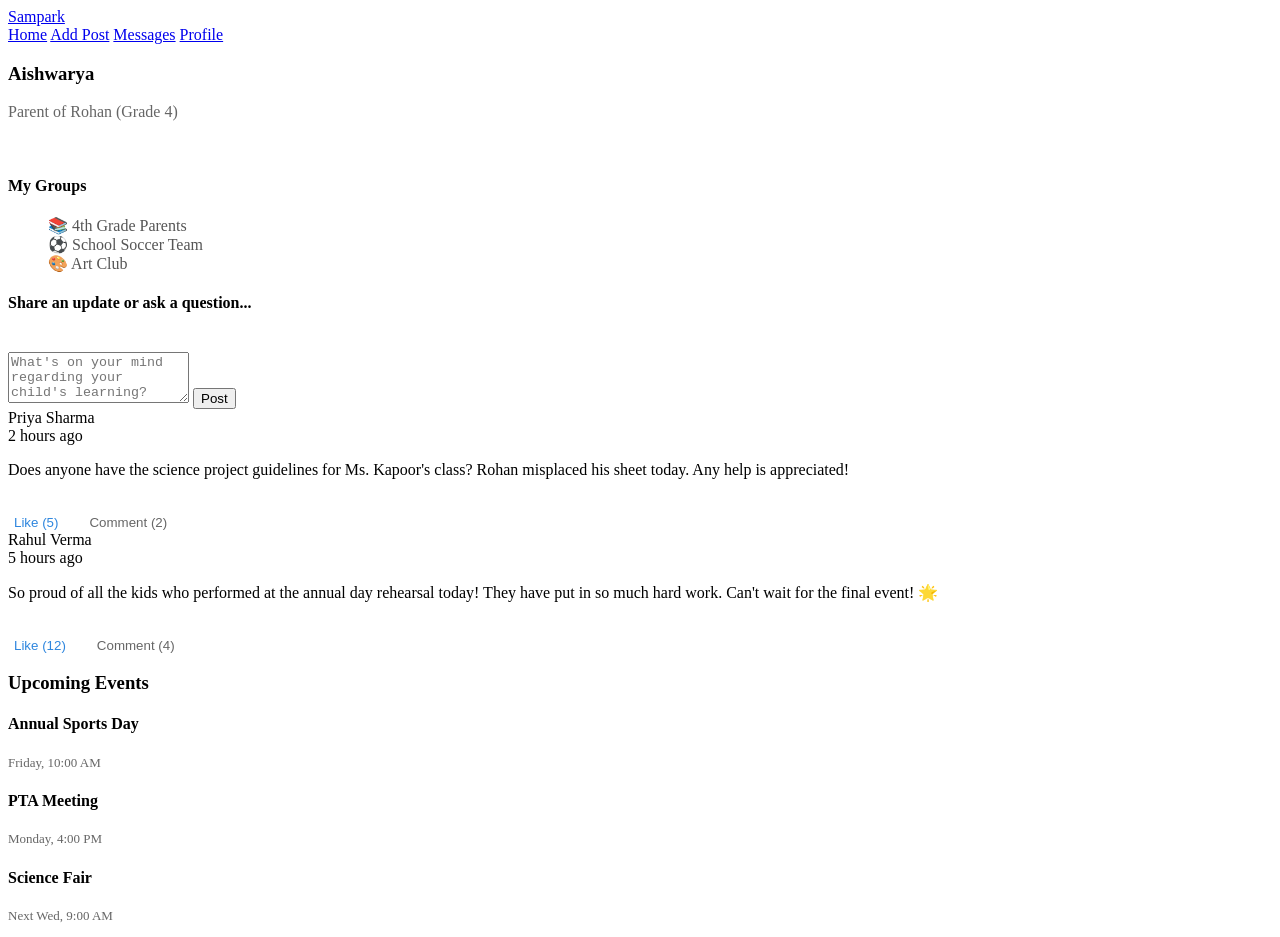
==== index.html @ 6c747d56 "Add basic HTML structure for social feed" ====
<!DOCTYPE html>
<html lang="en">
<head>
    <meta charset="UTF-8">
    <meta name="viewport" content="width=device-width, initial-scale=1.0">
    <title>Sampark | Parents Connect</title>

</head>
<body>

    <!-- Navigation Bar -->
    <nav>
        <a href="#" class="logo">Sampark</a>
        <div class="nav-links">
            <a href="#">Home</a>
            <a href="#">Add Post</a>
            <a href="#">Messages</a>
            <a href="#">Profile</a>
        </div>
    </nav>

    <!-- Main Content Area -->
    <div class="container">
        
        <!-- Left Sidebar: Parent Profile -->
        <div class="sidebar-left">
            <div class="profile-pic"></div>
            <h3>Aishwarya</h3>
            <p style="color: #666; margin-top: 5px;">Parent of Rohan (Grade 4)</p>
            <br>
            <h4>My Groups</h4>
            <ul style="list-style-type: none; margin-top: 10px; color: #555;">
                <li>📚 4th Grade Parents</li>
                <li>⚽ School Soccer Team</li>
                <li>🎨 Art Club</li>
            </ul>
        </div>

        <!-- Middle: Social Feed -->
        <div class="feed">
            
            <!-- Create a New Post -->
            <div class="create-post">
                <h4>Share an update or ask a question...</h4>
                <br>
                <form id="postForm">
                    <textarea rows="3" placeholder="What's on your mind regarding your child's learning?"></textarea>
                    <button type="button" class="post-btn">Post</button>
                </form>
            </div>

            <!-- Example Post 1 -->
            <div class="post">
                <div class="post-header">
                    <div class="post-avatar"></div>
                    <div>
                        <div class="post-author">Priya Sharma</div>
                        <div class="post-time">2 hours ago</div>
                    </div>
                </div>
                <div class="post-content">
                    <p>Does anyone have the science project guidelines for Ms. Kapoor's class? Rohan misplaced his sheet today. Any help is appreciated!</p>
                </div>
                <br>
                <button style="background: none; border: none; color: #2e86de; cursor: pointer;">Like (5)</button>
                <button style="background: none; border: none; color: #666; cursor: pointer; margin-left: 15px;">Comment (2)</button>
            </div>

            <!-- Example Post 2 -->
            <div class="post">
                <div class="post-header">
                    <div class="post-avatar"></div>
                    <div>
                        <div class="post-author">Rahul Verma</div>
                        <div class="post-time">5 hours ago</div>
                    </div>
                </div>
                <div class="post-content">
                    <p>So proud of all the kids who performed at the annual day rehearsal today! They have put in so much hard work. Can't wait for the final event! 🌟</p>
                </div>
                <br>
                <button style="background: none; border: none; color: #2e86de; cursor: pointer;">Like (12)</button>
                <button style="background: none; border: none; color: #666; cursor: pointer; margin-left: 15px;">Comment (4)</button>
            </div>

        </div>

        <!-- Right Sidebar: Upcoming Events -->
        <div class="sidebar-right">
            <h3>Upcoming Events</h3>
            <div class="event">
                <h4>Annual Sports Day</h4>
                <p style="font-size: 13px; color: #666;">Friday, 10:00 AM</p>
            </div>
            <div class="event">
                <h4>PTA Meeting</h4>
                <p style="font-size: 13px; color: #666;">Monday, 4:00 PM</p>
            </div>
            <div class="event" style="border-bottom: none;">
                <h4>Science Fair</h4>
                <p style="font-size: 13px; color: #666;">Next Wed, 9:00 AM</p>
            </div>
        </div>

    </div>

</body>
</html>
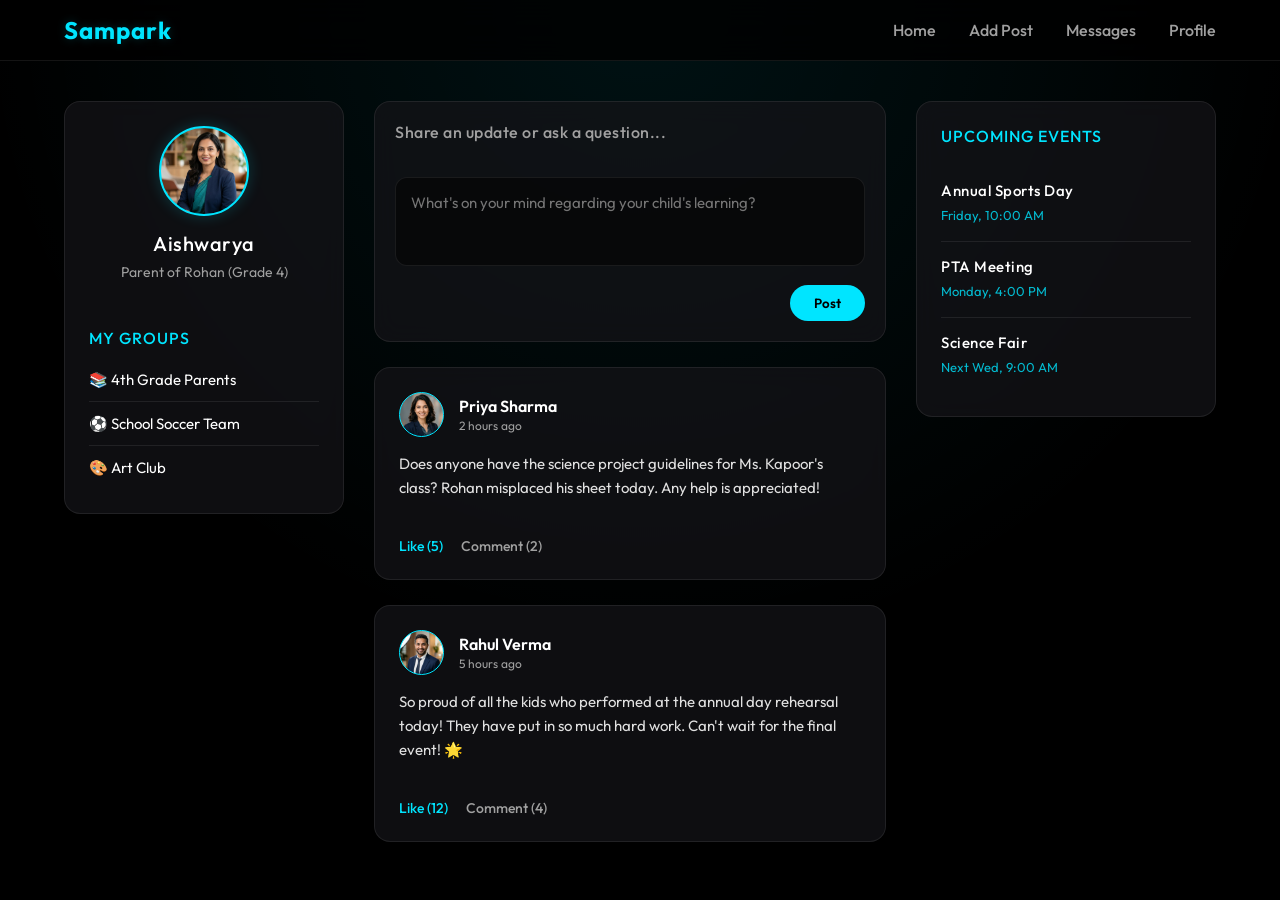
==== commit 6f1747b9: "Add premium CSS, profile and messages pages, and AI generated image assets" ====
--- a/index.html
+++ b/index.html
@@ -4,7 +4,10 @@
     <meta charset="UTF-8">
     <meta name="viewport" content="width=device-width, initial-scale=1.0">
     <title>Sampark | Parents Connect</title>
-
+    <link rel="preconnect" href="https://fonts.googleapis.com">
+    <link rel="preconnect" href="https://fonts.gstatic.com" crossorigin>
+    <link href="https://fonts.googleapis.com/css2?family=Outfit:wght@300;400;500;600;700&display=swap" rel="stylesheet">
+    <link rel="stylesheet" href="style.css">
 </head>
 <body>
 
@@ -12,10 +15,10 @@
     <nav>
         <a href="#" class="logo">Sampark</a>
         <div class="nav-links">
-            <a href="#">Home</a>
+            <a href="index.html">Home</a>
             <a href="#">Add Post</a>
-            <a href="#">Messages</a>
-            <a href="#">Profile</a>
+            <a href="messages.html">Messages</a>
+            <a href="profile.html">Profile</a>
         </div>
     </nav>
 
@@ -24,7 +27,7 @@
         
         <!-- Left Sidebar: Parent Profile -->
         <div class="sidebar-left">
-            <div class="profile-pic"></div>
+            <div class="profile-pic" style="background-image: url('assets/user_avatar.png'); background-size: cover; background-position: center;"></div>
             <h3>Aishwarya</h3>
             <p style="color: #666; margin-top: 5px;">Parent of Rohan (Grade 4)</p>
             <br>
@@ -52,7 +55,7 @@
             <!-- Example Post 1 -->
             <div class="post">
                 <div class="post-header">
-                    <div class="post-avatar"></div>
+                    <div class="post-avatar" style="background-image: url('assets/post_avatar_1.png'); background-size: cover; background-position: center;"></div>
                     <div>
                         <div class="post-author">Priya Sharma</div>
                         <div class="post-time">2 hours ago</div>
@@ -69,7 +72,7 @@
             <!-- Example Post 2 -->
             <div class="post">
                 <div class="post-header">
-                    <div class="post-avatar"></div>
+                    <div class="post-avatar" style="background-image: url('assets/post_avatar_2.png'); background-size: cover; background-position: center;"></div>
                     <div>
                         <div class="post-author">Rahul Verma</div>
                         <div class="post-time">5 hours ago</div>
--- a/style.css
+++ b/style.css
@@ -0,0 +1,369 @@
+/* True Black & Electric Blue Palette */
+:root {
+    --bg-main: #000000;
+    --bg-panel: rgba(20, 20, 25, 0.7);
+    --bg-panel-hover: rgba(30, 30, 40, 0.9);
+    --accent-blue: #00E5FF;
+    --accent-blue-dim: rgba(0, 229, 255, 0.2);
+    --text-primary: #FFFFFF;
+    --text-secondary: #A0A0A0;
+    --border-glass: rgba(255, 255, 255, 0.08);
+    --border-accent: rgba(0, 229, 255, 0.4);
+    --font-family: 'Outfit', sans-serif;
+}
+
+* {
+    margin: 0;
+    padding: 0;
+    box-sizing: border-box;
+}
+
+body {
+    background-color: var(--bg-main);
+    color: var(--text-primary);
+    font-family: var(--font-family);
+    min-height: 100vh;
+    background-image: radial-gradient(circle at 50% 0%, rgba(0, 229, 255, 0.08) 0%, transparent 60%);
+    background-attachment: fixed;
+}
+
+/* Typography Overrides */
+h3, h4 {
+    font-weight: 500;
+    letter-spacing: 0.5px;
+}
+
+p {
+    line-height: 1.6;
+}
+
+/* Glassmorphism utility */
+.glass-panel {
+    background: var(--bg-panel);
+    backdrop-filter: blur(12px);
+    -webkit-backdrop-filter: blur(12px);
+    border: 1px solid var(--border-glass);
+    border-radius: 16px;
+    padding: 20px;
+    transition: transform 0.3s ease, border-color 0.3s ease, box-shadow 0.3s ease;
+}
+
+.glass-panel:hover {
+    border-color: var(--border-accent);
+    box-shadow: 0 8px 32px var(--accent-blue-dim);
+}
+
+/* Navigation */
+nav {
+    display: flex;
+    justify-content: space-between;
+    align-items: center;
+    padding: 15px 5%;
+    background: rgba(0, 0, 0, 0.8);
+    backdrop-filter: blur(20px);
+    -webkit-backdrop-filter: blur(20px);
+    border-bottom: 1px solid var(--border-glass);
+    position: sticky;
+    top: 0;
+    z-index: 100;
+}
+
+.logo {
+    color: var(--accent-blue);
+    font-size: 24px;
+    font-weight: 700;
+    text-decoration: none;
+    letter-spacing: 1px;
+    text-shadow: 0 0 10px var(--accent-blue-dim);
+}
+
+.nav-links a {
+    color: var(--text-secondary);
+    text-decoration: none;
+    margin-left: 30px;
+    font-weight: 500;
+    transition: color 0.3s ease, text-shadow 0.3s ease;
+}
+
+.nav-links a:hover {
+    color: var(--text-primary);
+    text-shadow: 0 0 8px rgba(255, 255, 255, 0.5);
+}
+
+/* Layout Container */
+.container {
+    display: grid;
+    grid-template-columns: 280px 1fr 300px;
+    gap: 30px;
+    max-width: 1400px;
+    margin: 40px auto;
+    padding: 0 5%;
+}
+
+/* Sidebars */
+.sidebar-left, .sidebar-right {
+    position: sticky;
+    top: 100px;
+    height: max-content;
+}
+
+.sidebar-left {
+    background: var(--bg-panel);
+    backdrop-filter: blur(12px);
+    -webkit-backdrop-filter: blur(12px);
+    border: 1px solid var(--border-glass);
+    border-radius: 16px;
+    padding: 24px;
+    text-align: center;
+}
+
+.profile-pic {
+    width: 90px;
+    height: 90px;
+    border-radius: 50%;
+    background: linear-gradient(135deg, #1a1a1a, #333);
+    border: 2px solid var(--accent-blue);
+    margin: 0 auto 15px;
+    box-shadow: 0 0 15px var(--accent-blue-dim);
+}
+
+.sidebar-left h3 {
+    font-size: 20px;
+    margin-bottom: 5px;
+}
+
+.sidebar-left p {
+    color: var(--text-secondary) !important;
+    font-size: 14px;
+}
+
+.sidebar-left h4 {
+    margin-top: 25px;
+    text-align: left;
+    font-size: 16px;
+    color: var(--accent-blue);
+    text-transform: uppercase;
+    letter-spacing: 1px;
+}
+
+.sidebar-left ul {
+    list-style-type: none !important;
+    margin-top: 10px !important;
+}
+
+.sidebar-left ul li {
+    text-align: left;
+    padding: 12px 0;
+    color: var(--text-primary) !important;
+    font-size: 15px;
+    border-bottom: 1px solid var(--border-glass);
+    transition: padding-left 0.3s ease, color 0.3s ease;
+    cursor: pointer;
+}
+
+.sidebar-left ul li:last-child {
+    border-bottom: none;
+}
+
+.sidebar-left ul li:hover {
+    padding-left: 8px;
+    color: var(--accent-blue) !important;
+}
+
+/* Feed & Posts */
+.feed {
+    display: flex;
+    flex-direction: column;
+    gap: 25px;
+}
+
+.create-post {
+    background: var(--bg-panel);
+    backdrop-filter: blur(12px);
+    -webkit-backdrop-filter: blur(12px);
+    border: 1px solid var(--border-glass);
+    border-radius: 16px;
+    padding: 20px;
+}
+
+.create-post h4 {
+    color: var(--text-secondary);
+    margin-bottom: 15px;
+}
+
+#postForm textarea {
+    width: 100%;
+    background: rgba(0, 0, 0, 0.5);
+    border: 1px solid var(--border-glass);
+    border-radius: 12px;
+    padding: 15px;
+    color: var(--text-primary);
+    font-family: var(--font-family);
+    font-size: 15px;
+    resize: none;
+    margin-bottom: 15px;
+    transition: border-color 0.3s ease, box-shadow 0.3s ease;
+}
+
+#postForm textarea:focus {
+    outline: none;
+    border-color: var(--accent-blue);
+    box-shadow: 0 0 10px var(--accent-blue-dim);
+}
+
+.post-btn {
+    background: var(--accent-blue);
+    color: #000;
+    border: none;
+    padding: 10px 24px;
+    border-radius: 20px;
+    font-weight: 600;
+    font-family: var(--font-family);
+    cursor: pointer;
+    float: right;
+    transition: transform 0.2s ease, box-shadow 0.2s ease;
+}
+
+.post-btn:hover {
+    transform: translateY(-2px);
+    box-shadow: 0 4px 15px var(--accent-blue-dim);
+}
+
+.post {
+    background: var(--bg-panel);
+    backdrop-filter: blur(12px);
+    -webkit-backdrop-filter: blur(12px);
+    border: 1px solid var(--border-glass);
+    border-radius: 16px;
+    padding: 24px;
+    transition: transform 0.3s ease, border-color 0.3s ease, box-shadow 0.3s ease;
+}
+
+.post:hover {
+    transform: translateY(-3px);
+    border-color: rgba(255, 255, 255, 0.15);
+    box-shadow: 0 10px 30px rgba(0, 0, 0, 0.5);
+}
+
+.post-header {
+    display: flex;
+    align-items: center;
+    gap: 15px;
+    margin-bottom: 15px;
+}
+
+.post-avatar {
+    width: 45px;
+    height: 45px;
+    border-radius: 50%;
+    background: linear-gradient(135deg, #333, #555);
+    border: 1px solid var(--accent-blue);
+}
+
+.post-author {
+    font-weight: 600;
+    font-size: 16px;
+}
+
+.post-time {
+    font-size: 12px;
+    color: var(--text-secondary);
+    margin-top: 2px;
+}
+
+.post-content p {
+    font-size: 15px;
+    color: #e0e0e0;
+    margin-bottom: 15px;
+}
+
+.post button {
+    font-family: var(--font-family);
+    font-weight: 500;
+    font-size: 14px;
+    background: none !important;
+    border: none !important;
+    cursor: pointer;
+    transition: color 0.3s ease, text-shadow 0.3s ease;
+}
+
+.post button:first-of-type {
+    color: var(--accent-blue) !important;
+}
+
+.post button:last-of-type {
+    color: var(--text-secondary) !important;
+    margin-left: 15px !important;
+}
+
+.post button:hover {
+    color: #fff !important;
+    text-shadow: 0 0 8px rgba(255, 255, 255, 0.6);
+}
+
+/* Right Sidebar Events */
+.sidebar-right {
+    background: var(--bg-panel);
+    backdrop-filter: blur(12px);
+    -webkit-backdrop-filter: blur(12px);
+    border: 1px solid var(--border-glass);
+    border-radius: 16px;
+    padding: 24px;
+}
+
+.sidebar-right h3 {
+    margin-bottom: 20px;
+    color: var(--accent-blue);
+    text-transform: uppercase;
+    font-size: 16px;
+    letter-spacing: 1px;
+}
+
+.event {
+    padding: 15px 0;
+    border-bottom: 1px solid var(--border-glass) !important;
+    transition: transform 0.3s ease;
+    cursor: pointer;
+}
+
+.event:last-child {
+    border-bottom: none !important;
+}
+
+.event:hover {
+    transform: translateX(5px);
+}
+
+.event h4 {
+    font-size: 15px;
+    color: var(--text-primary);
+    margin-bottom: 5px;
+}
+
+.event p {
+    color: var(--accent-blue) !important;
+    opacity: 0.8;
+    font-size: 13px !important;
+}
+
+/* Responsive */
+@media (max-width: 1024px) {
+    .container {
+        grid-template-columns: 250px 1fr;
+    }
+    .sidebar-right {
+        display: none;
+    }
+}
+
+@media (max-width: 768px) {
+    .container {
+        grid-template-columns: 1fr;
+    }
+    .sidebar-left {
+        display: none;
+    }
+    .nav-links {
+        display: none;
+    }
+}
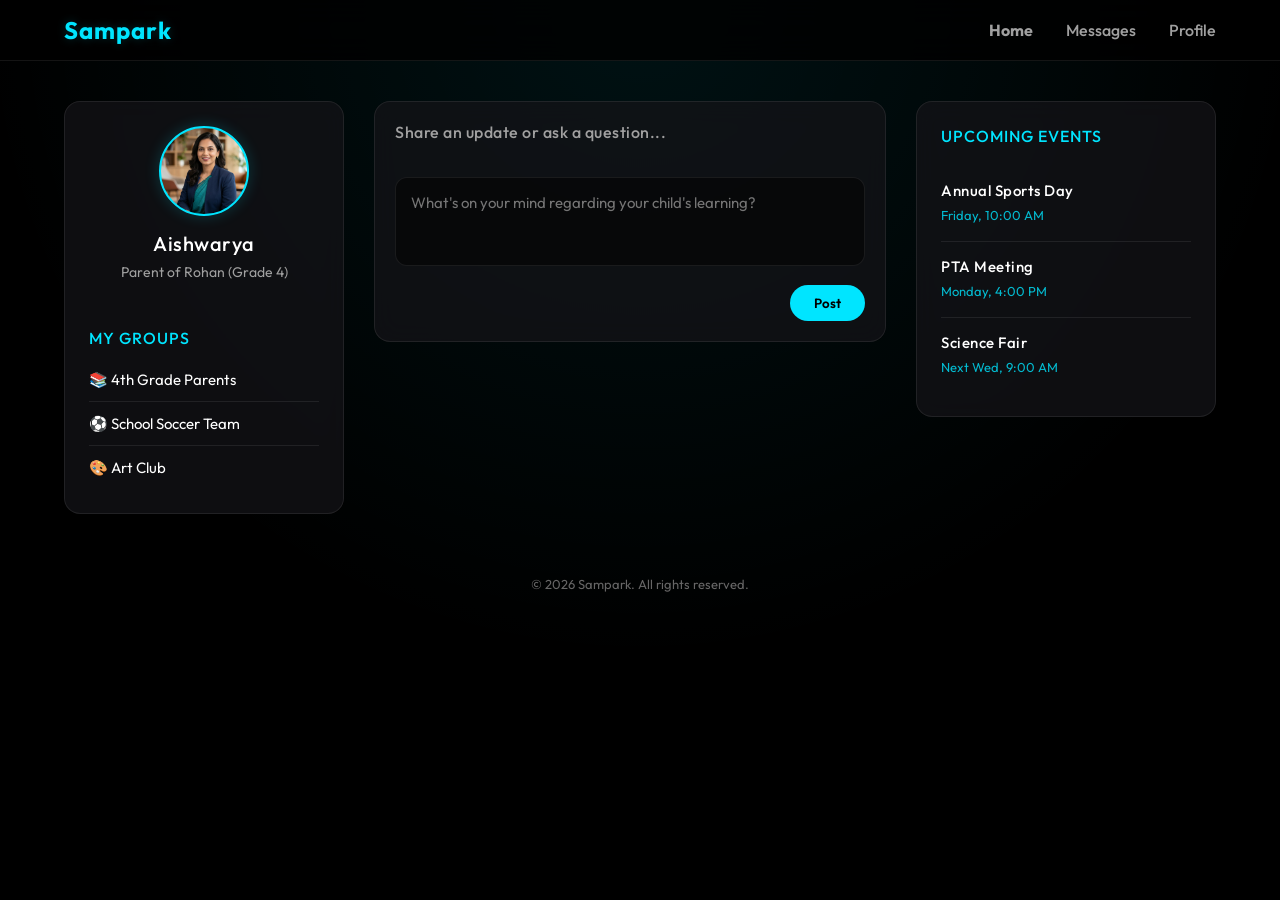
==== commit e879533b: "Update frontend files and add backend" ====
--- a/index.html
+++ b/index.html
@@ -12,100 +12,77 @@
 <body>
 
     <!-- Navigation Bar -->
-    <nav>
-        <a href="#" class="logo">Sampark</a>
-        <div class="nav-links">
-            <a href="index.html">Home</a>
-            <a href="#">Add Post</a>
-            <a href="messages.html">Messages</a>
-            <a href="profile.html">Profile</a>
-        </div>
-    </nav>
+    <header>
+        <nav>
+            <a href="index.html" class="logo">Sampark</a>
+            <div class="nav-links">
+                <a href="index.html"><b>Home</b></a>
+                <a href="messages.html">Messages</a>
+                <a href="profile.html">Profile</a>
+            </div>
+        </nav>
+    </header>
 
     <!-- Main Content Area -->
-    <div class="container">
-        
-        <!-- Left Sidebar: Parent Profile -->
-        <div class="sidebar-left">
-            <div class="profile-pic" style="background-image: url('assets/user_avatar.png'); background-size: cover; background-position: center;"></div>
-            <h3>Aishwarya</h3>
-            <p style="color: #666; margin-top: 5px;">Parent of Rohan (Grade 4)</p>
-            <br>
-            <h4>My Groups</h4>
-            <ul style="list-style-type: none; margin-top: 10px; color: #555;">
-                <li>📚 4th Grade Parents</li>
-                <li>⚽ School Soccer Team</li>
-                <li>🎨 Art Club</li>
-            </ul>
-        </div>
+    <main>
+        <div class="container">
 
-        <!-- Middle: Social Feed -->
-        <div class="feed">
-            
-            <!-- Create a New Post -->
-            <div class="create-post">
-                <h4>Share an update or ask a question...</h4>
+            <!-- Left Sidebar: Parent Profile -->
+            <aside class="sidebar-left">
+                <div class="profile-pic" style="background-image: url('assets/user_avatar.png'); background-size: cover; background-position: center;"></div>
+                <h3>Aishwarya</h3>
+                <p style="color: #666; margin-top: 5px;">Parent of Rohan (Grade 4)</p>
                 <br>
-                <form id="postForm">
-                    <textarea rows="3" placeholder="What's on your mind regarding your child's learning?"></textarea>
-                    <button type="button" class="post-btn">Post</button>
-                </form>
+                <h4>My Groups</h4>
+                <ul style="list-style-type: none; margin-top: 10px; color: #555;">
+                    <li>📚 4th Grade Parents</li>
+                    <li>⚽ School Soccer Team</li>
+                    <li>🎨 Art Club</li>
+                </ul>
+            </aside>
+
+            <!-- Middle: Social Feed -->
+            <div class="feed">
+
+                <!-- Create a New Post -->
+                <div class="create-post">
+                    <h4>Share an update or ask a question...</h4>
+                    <br>
+                    <form id="postForm" onsubmit="handlePostSubmit(event)">
+                        <textarea id="postInput" rows="3" placeholder="What's on your mind regarding your child's learning?"></textarea>
+                        <button type="submit" class="post-btn">Post</button>
+                    </form>
+                </div>
+
+                <!-- Posts will be rendered here dynamically by JS -->
+                <div id="postsContainer"></div>
+
             </div>
 
-            <!-- Example Post 1 -->
-            <div class="post">
-                <div class="post-header">
-                    <div class="post-avatar" style="background-image: url('assets/post_avatar_1.png'); background-size: cover; background-position: center;"></div>
-                    <div>
-                        <div class="post-author">Priya Sharma</div>
-                        <div class="post-time">2 hours ago</div>
-                    </div>
+            <!-- Right Sidebar: Upcoming Events -->
+            <aside class="sidebar-right">
+                <h3>Upcoming Events</h3>
+                <div class="event">
+                    <h4>Annual Sports Day</h4>
+                    <p style="font-size: 13px; color: #666;">Friday, 10:00 AM</p>
                 </div>
-                <div class="post-content">
-                    <p>Does anyone have the science project guidelines for Ms. Kapoor's class? Rohan misplaced his sheet today. Any help is appreciated!</p>
+                <div class="event">
+                    <h4>PTA Meeting</h4>
+                    <p style="font-size: 13px; color: #666;">Monday, 4:00 PM</p>
                 </div>
-                <br>
-                <button style="background: none; border: none; color: #2e86de; cursor: pointer;">Like (5)</button>
-                <button style="background: none; border: none; color: #666; cursor: pointer; margin-left: 15px;">Comment (2)</button>
-            </div>
-
-            <!-- Example Post 2 -->
-            <div class="post">
-                <div class="post-header">
-                    <div class="post-avatar" style="background-image: url('assets/post_avatar_2.png'); background-size: cover; background-position: center;"></div>
-                    <div>
-                        <div class="post-author">Rahul Verma</div>
-                        <div class="post-time">5 hours ago</div>
-                    </div>
+                <div class="event" style="border-bottom: none;">
+                    <h4>Science Fair</h4>
+                    <p style="font-size: 13px; color: #666;">Next Wed, 9:00 AM</p>
                 </div>
-                <div class="post-content">
-                    <p>So proud of all the kids who performed at the annual day rehearsal today! They have put in so much hard work. Can't wait for the final event! 🌟</p>
-                </div>
-                <br>
-                <button style="background: none; border: none; color: #2e86de; cursor: pointer;">Like (12)</button>
-                <button style="background: none; border: none; color: #666; cursor: pointer; margin-left: 15px;">Comment (4)</button>
-            </div>
+            </aside>
 
         </div>
+    </main>
 
-        <!-- Right Sidebar: Upcoming Events -->
-        <div class="sidebar-right">
-            <h3>Upcoming Events</h3>
-            <div class="event">
-                <h4>Annual Sports Day</h4>
-                <p style="font-size: 13px; color: #666;">Friday, 10:00 AM</p>
-            </div>
-            <div class="event">
-                <h4>PTA Meeting</h4>
-                <p style="font-size: 13px; color: #666;">Monday, 4:00 PM</p>
-            </div>
-            <div class="event" style="border-bottom: none;">
-                <h4>Science Fair</h4>
-                <p style="font-size: 13px; color: #666;">Next Wed, 9:00 AM</p>
-            </div>
-        </div>
+    <footer>
+        <p style="text-align: center; padding: 20px; color: #666; font-size: 13px;">© 2026 Sampark. All rights reserved.</p>
+    </footer>
 
-    </div>
-
+    <script src="script.js"></script>
 </body>
 </html>
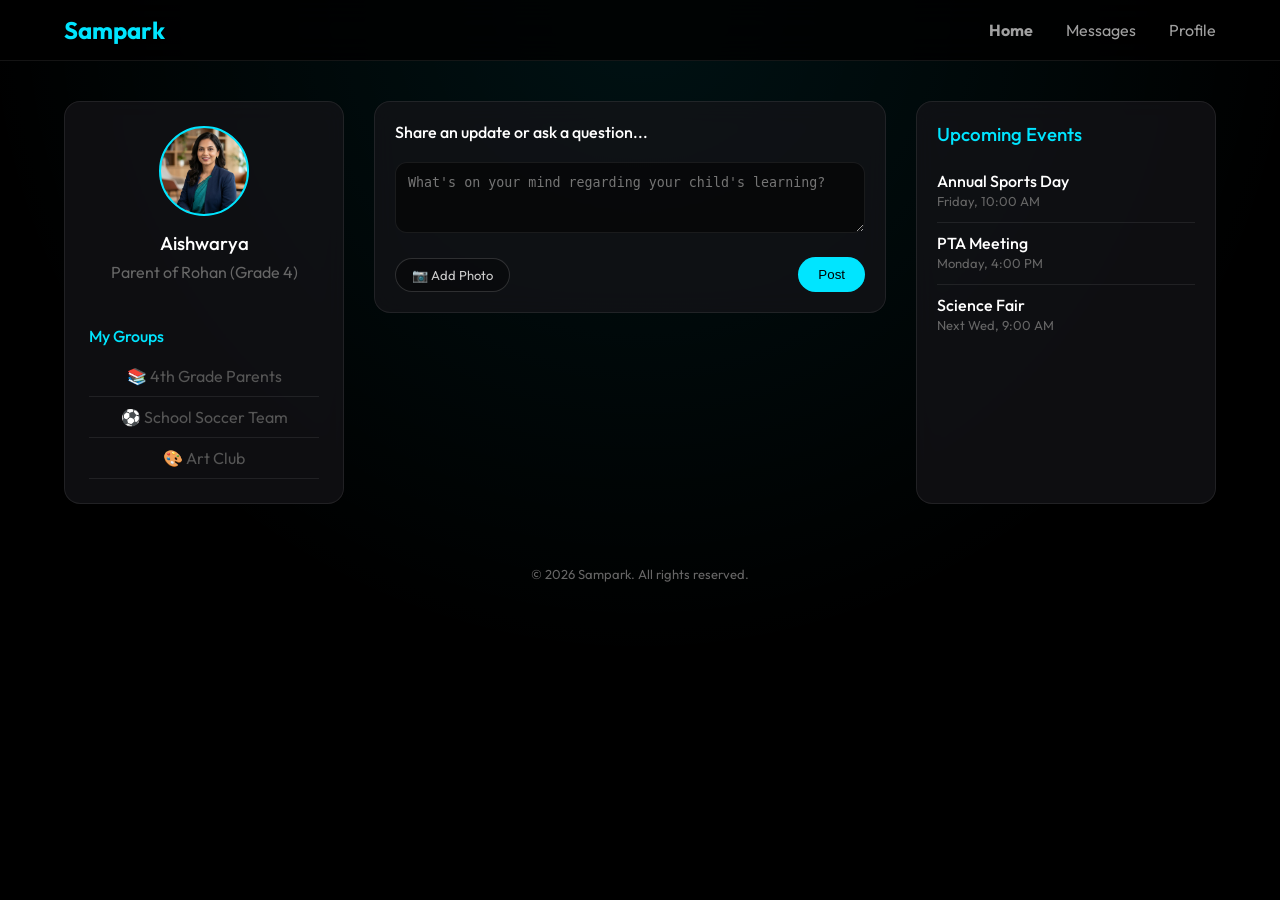
==== commit 321e5994: "Add image upload for posts, fix CRUD with Supabase, add error handling" ====
--- a/index.html
+++ b/index.html
@@ -7,7 +7,7 @@
     <link rel="preconnect" href="https://fonts.googleapis.com">
     <link rel="preconnect" href="https://fonts.gstatic.com" crossorigin>
     <link href="https://fonts.googleapis.com/css2?family=Outfit:wght@300;400;500;600;700&display=swap" rel="stylesheet">
-    <link rel="stylesheet" href="style.css">
+    <link rel="stylesheet" href="style1.css">
 </head>
 <body>
 
@@ -50,7 +50,18 @@
                     <br>
                     <form id="postForm" onsubmit="handlePostSubmit(event)">
                         <textarea id="postInput" rows="3" placeholder="What's on your mind regarding your child's learning?"></textarea>
-                        <button type="submit" class="post-btn">Post</button>
+                        <div style="display:flex; align-items:center; gap:12px; margin-top:10px;">
+                            <label for="postImage" style="cursor:pointer; padding:8px 16px; border-radius:20px; border:1px solid rgba(255,255,255,0.15); background:rgba(0,0,0,0.3); color:#ccc; font-size:13px; display:inline-flex; align-items:center; gap:6px;">
+                                📷 Add Photo
+                            </label>
+                            <input type="file" id="postImage" accept="image/*" style="display:none;" onchange="previewImage(this)">
+                            <span id="fileName" style="color:#888; font-size:12px;"></span>
+                            <button type="submit" class="post-btn" style="margin-left:auto;">Post</button>
+                        </div>
+                        <div id="imagePreview" style="margin-top:10px; display:none;">
+                            <img id="previewImg" style="max-width:100%; max-height:200px; border-radius:12px; border:1px solid rgba(255,255,255,0.1);">
+                            <button type="button" onclick="removePreview()" style="display:block; margin-top:6px; background:none; border:none; color:#ff5555; cursor:pointer; font-size:12px;">✕ Remove image</button>
+                        </div>
                     </form>
                 </div>
 
--- a/style1.css
+++ b/style1.css
@@ -0,0 +1,240 @@
+:root {
+    --bg-main: #000;
+    --bg-panel: rgba(20, 20, 25, 0.7);
+    --accent-blue: #00E5FF;
+    --accent-blue-dim: rgba(0, 229, 255, 0.2);
+    --text-primary: #fff;
+    --text-secondary: #A0A0A0;
+    --border-glass: rgba(255, 255, 255, 0.08);
+    --border-accent: rgba(0, 229, 255, 0.4);
+    --font-family: 'Outfit', sans-serif;
+}
+
+* {
+    margin: 0;
+    padding: 0;
+    box-sizing: border-box;
+}
+
+body {
+    background: var(--bg-main);
+    color: var(--text-primary);
+    font-family: var(--font-family);
+    min-height: 100vh;
+    background-image: radial-gradient(circle at 50% 0%, rgba(0,229,255,0.08), transparent 60%);
+}
+
+h3, h4 { font-weight: 500; }
+p { line-height: 1.6; }
+
+/* Reusable glass style */
+.glass-panel {
+    background: var(--bg-panel);
+    backdrop-filter: blur(12px);
+    border: 1px solid var(--border-glass);
+    border-radius: 16px;
+    padding: 20px;
+}
+
+/* Navbar */
+nav {
+    display: flex;
+    justify-content: space-between;
+    align-items: center;
+    padding: 15px 5%;
+    background: rgba(0,0,0,0.8);
+    backdrop-filter: blur(20px);
+    border-bottom: 1px solid var(--border-glass);
+    position: sticky;
+    top: 0;
+}
+
+.logo {
+    color: var(--accent-blue);
+    font-size: 24px;
+    font-weight: 700;
+    text-decoration: none;
+}
+
+.nav-links a {
+    color: var(--text-secondary);
+    text-decoration: none;
+    margin-left: 30px;
+}
+
+.nav-links a:hover {
+    color: var(--text-primary);
+}
+
+/* Layout */
+.container {
+    display: grid;
+    grid-template-columns: 280px 1fr 300px;
+    gap: 30px;
+    max-width: 1400px;
+    margin: 40px auto;
+    padding: 0 5%;
+}
+
+.sidebar-left,
+.sidebar-right,
+.create-post,
+.post {
+    background: var(--bg-panel);
+    backdrop-filter: blur(12px);
+    border: 1px solid var(--border-glass);
+    border-radius: 16px;
+}
+
+/* Sidebar Left */
+.sidebar-left {
+    padding: 24px;
+    text-align: center;
+    position: sticky;
+    top: 100px;
+}
+
+.profile-pic {
+    width: 90px;
+    height: 90px;
+    border-radius: 50%;
+    border: 2px solid var(--accent-blue);
+    margin: 0 auto 15px;
+}
+
+.sidebar-left p { color: var(--text-secondary); }
+
+.sidebar-left h4 {
+    margin-top: 20px;
+    text-align: left;
+    color: var(--accent-blue);
+}
+
+.sidebar-left ul {
+    list-style: none;
+    margin-top: 10px;
+}
+
+.sidebar-left li {
+    padding: 10px 0;
+    border-bottom: 1px solid var(--border-glass);
+    cursor: pointer;
+}
+
+.sidebar-left li:hover {
+    color: var(--accent-blue);
+}
+
+/* Feed */
+.feed {
+    display: flex;
+    flex-direction: column;
+    gap: 25px;
+}
+
+.create-post {
+    padding: 20px;
+}
+
+#postForm textarea {
+    width: 100%;
+    background: rgba(0,0,0,0.5);
+    border: 1px solid var(--border-glass);
+    border-radius: 12px;
+    padding: 12px;
+    color: var(--text-primary);
+    margin-bottom: 10px;
+}
+
+#postForm textarea:focus {
+    outline: none;
+    border-color: var(--accent-blue);
+}
+
+.post-btn {
+    background: var(--accent-blue);
+    color: #000;
+    border: none;
+    padding: 10px 20px;
+    border-radius: 20px;
+    cursor: pointer;
+    float: right;
+}
+
+/* Posts */
+.post {
+    padding: 20px;
+}
+
+.post-header {
+    display: flex;
+    align-items: center;
+    gap: 10px;
+    margin-bottom: 10px;
+}
+
+.post-avatar {
+    width: 40px;
+    height: 40px;
+    border-radius: 50%;
+    border: 1px solid var(--accent-blue);
+}
+
+.post-time {
+    font-size: 12px;
+    color: var(--text-secondary);
+}
+
+.post button {
+    background: none;
+    border: none;
+    cursor: pointer;
+}
+
+.post button:first-of-type {
+    color: var(--accent-blue);
+}
+
+.post button:last-of-type {
+    color: var(--text-secondary);
+    margin-left: 10px;
+}
+
+/* Right Sidebar */
+.sidebar-right {
+    padding: 20px;
+    position: sticky;
+    top: 100px;
+}
+
+.sidebar-right h3 {
+    color: var(--accent-blue);
+    margin-bottom: 15px;
+}
+
+.event {
+    padding: 10px 0;
+    border-bottom: 1px solid var(--border-glass);
+}
+
+.event:last-child {
+    border-bottom: none;
+}
+
+.event p {
+    color: var(--accent-blue);
+    font-size: 13px;
+}
+
+/* Responsive */
+@media (max-width: 1024px) {
+    .container {
+        grid-template-columns: 250px 1fr;
+    }
+    .sidebar-right { display: none; }
+}
+
+@media (max-width: 768px) {
+    .container { grid-template-columns: 1fr; }
+    .sidebar-left, .nav-links { display: none; }
+}
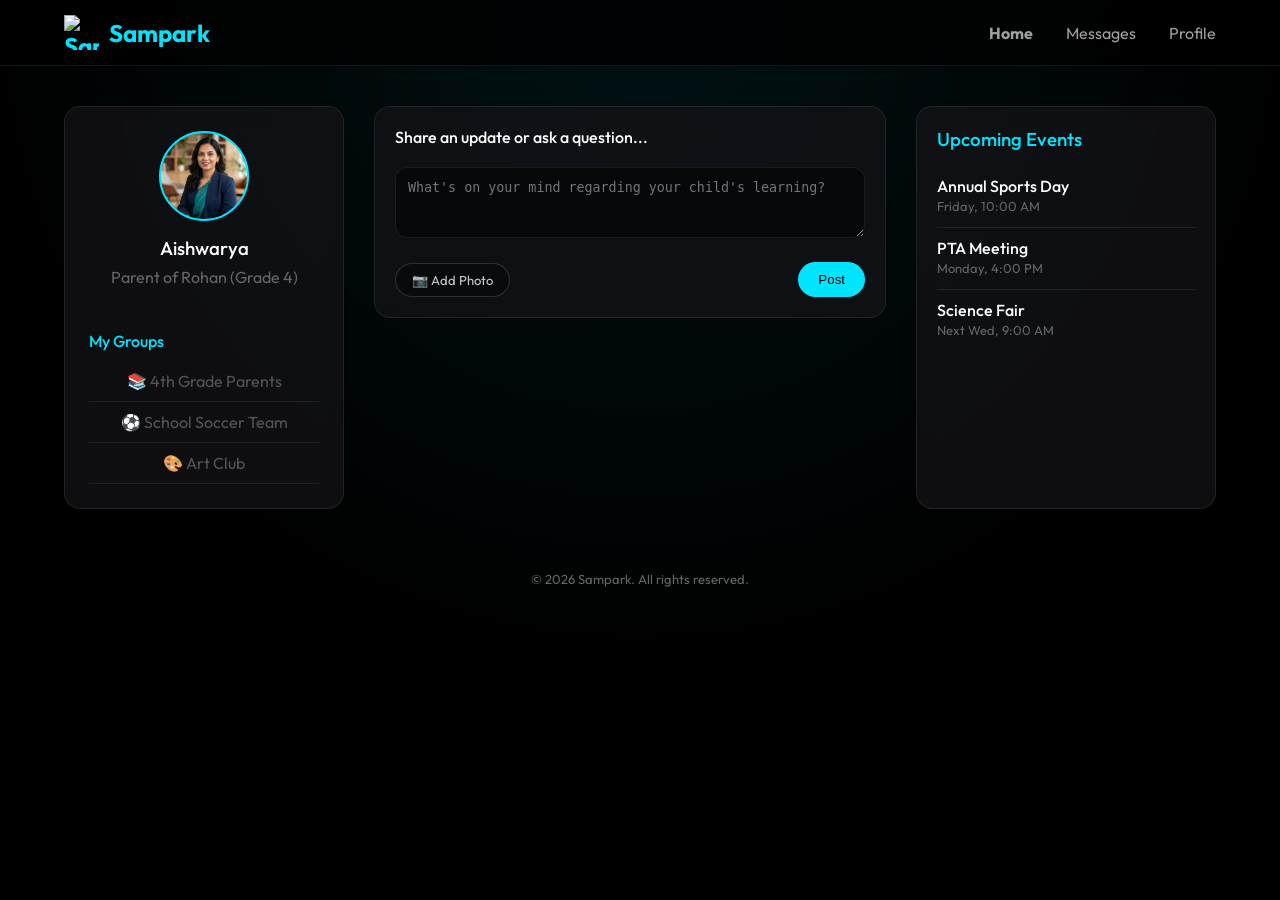
==== commit 1310a139: "Add favicon and logo to navigation bars" ====
--- a/index.html
+++ b/index.html
@@ -7,6 +7,7 @@
     <link rel="preconnect" href="https://fonts.googleapis.com">
     <link rel="preconnect" href="https://fonts.gstatic.com" crossorigin>
     <link href="https://fonts.googleapis.com/css2?family=Outfit:wght@300;400;500;600;700&display=swap" rel="stylesheet">
+    <link rel="icon" type="image/png" href="assets/logo.png">
     <link rel="stylesheet" href="style1.css">
 </head>
 <body>
@@ -14,7 +15,10 @@
     <!-- Navigation Bar -->
     <header>
         <nav>
-            <a href="index.html" class="logo">Sampark</a>
+            <a href="index.html" class="logo" style="display: flex; align-items: center; gap: 10px;">
+                <img src="assets/logo.png" alt="Sampark Logo" style="height: 35px; width: 35px; object-fit: contain;">
+                Sampark
+            </a>
             <div class="nav-links">
                 <a href="index.html"><b>Home</b></a>
                 <a href="messages.html">Messages</a>
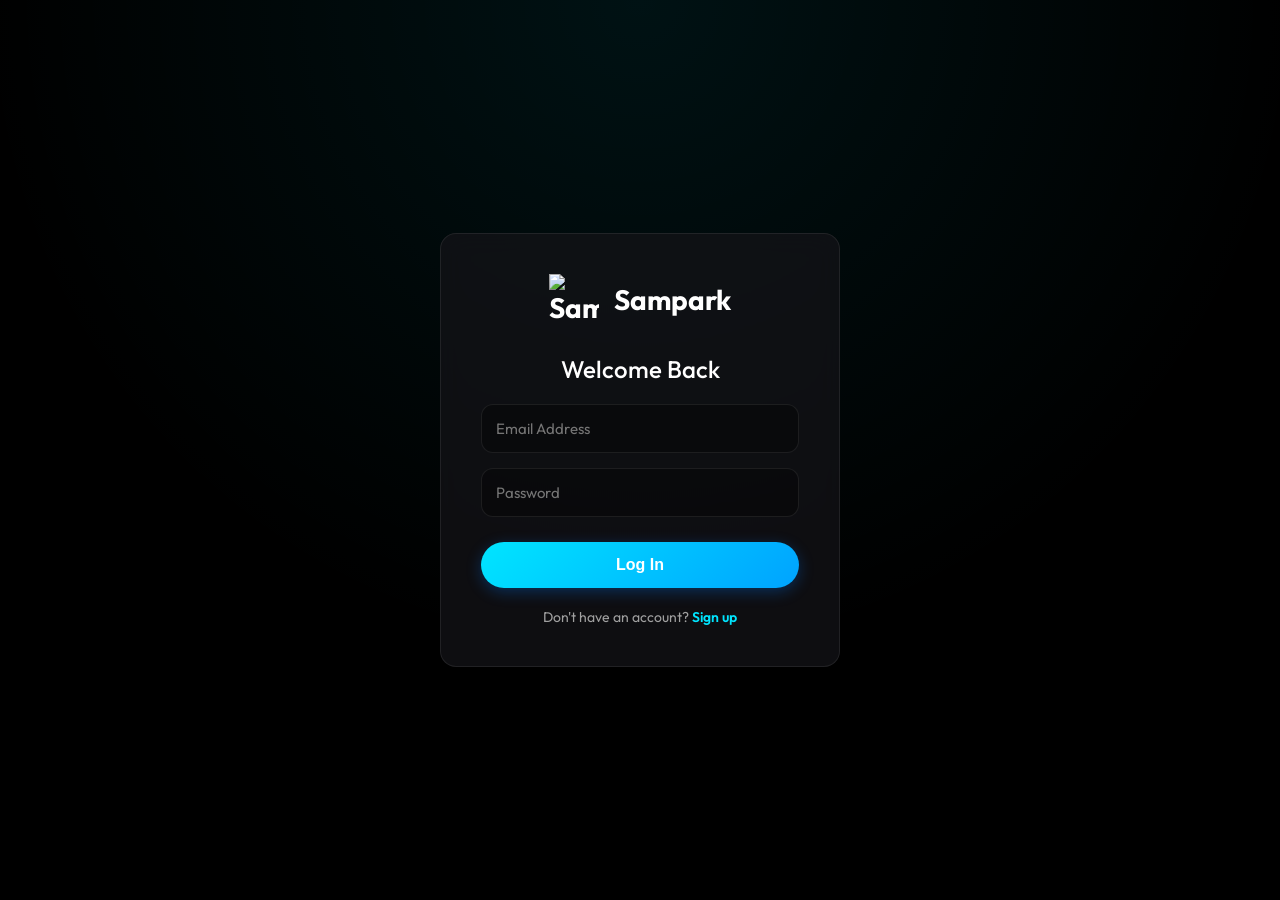
==== commit 43a230f1: "Add user authentication with Supabase Auth" ====
--- a/index.html
+++ b/index.html
@@ -20,9 +20,10 @@
                 Sampark
             </a>
             <div class="nav-links">
-                <a href="index.html"><b>Home</b></a>
+                <a href="index.html" class="active"><b>Home</b></a>
                 <a href="messages.html">Messages</a>
                 <a href="profile.html">Profile</a>
+                <a href="#" onclick="logout()" style="color: #ff5555; font-weight: 600; margin-left: 10px;">Log Out</a>
             </div>
         </nav>
     </header>
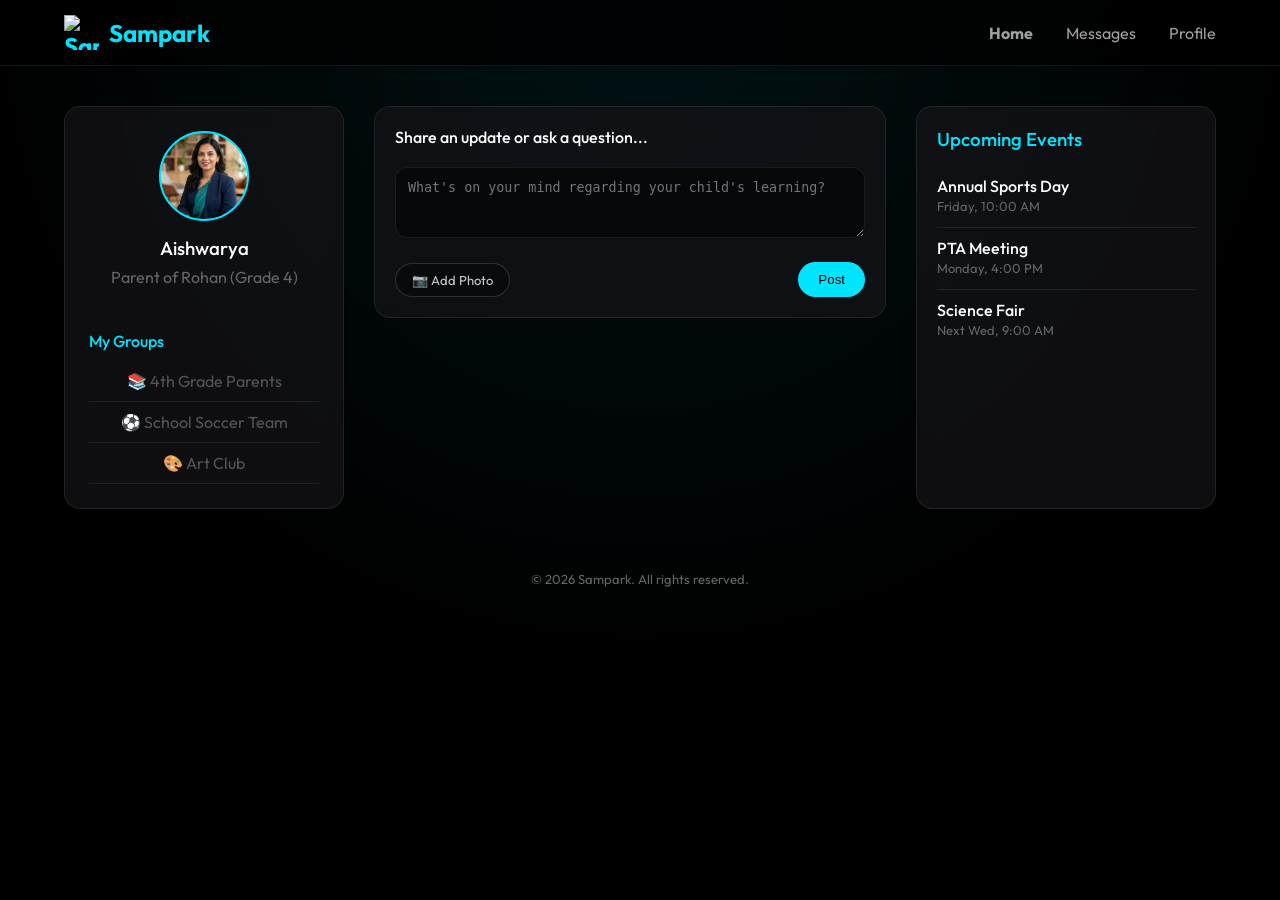
==== commit ed3be53b: "Remove login/auth feature" ====
--- a/index.html
+++ b/index.html
@@ -23,7 +23,6 @@
                 <a href="index.html" class="active"><b>Home</b></a>
                 <a href="messages.html">Messages</a>
                 <a href="profile.html">Profile</a>
-                <a href="#" onclick="logout()" style="color: #ff5555; font-weight: 600; margin-left: 10px;">Log Out</a>
             </div>
         </nav>
     </header>
